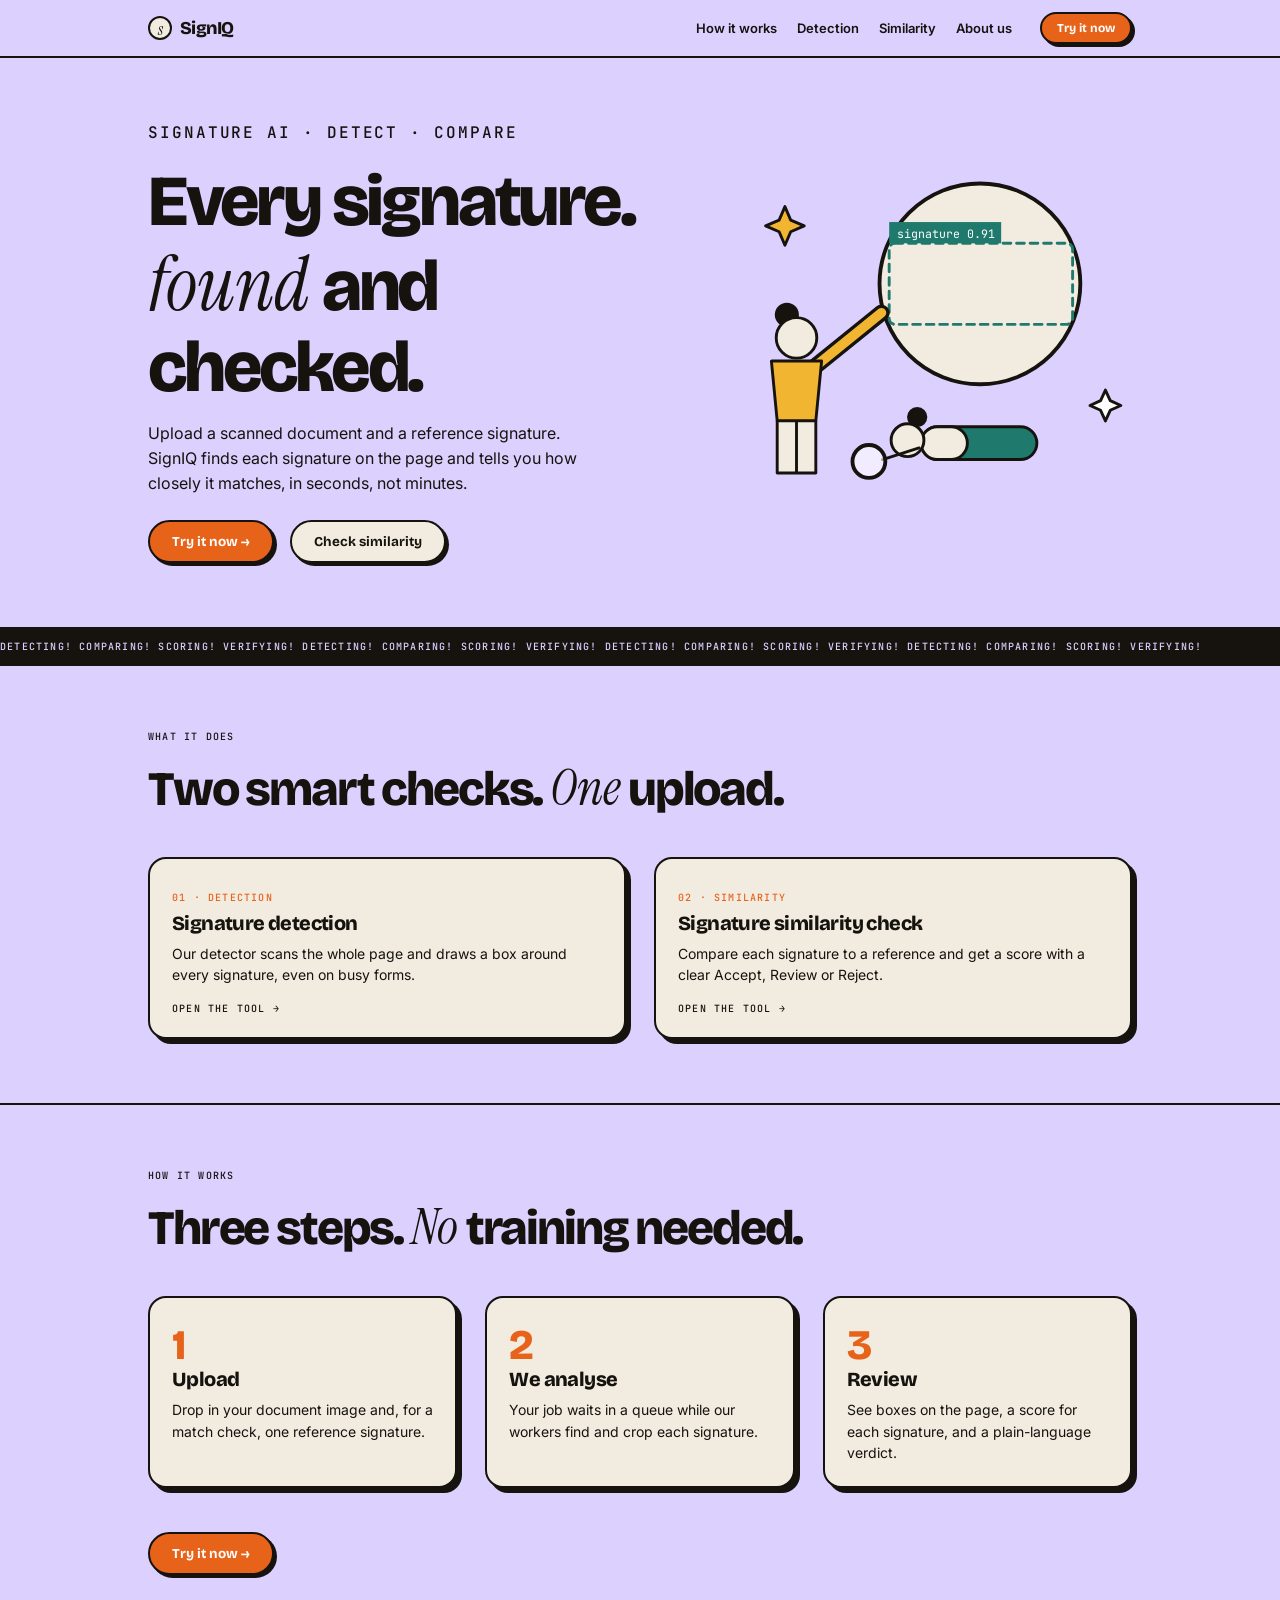
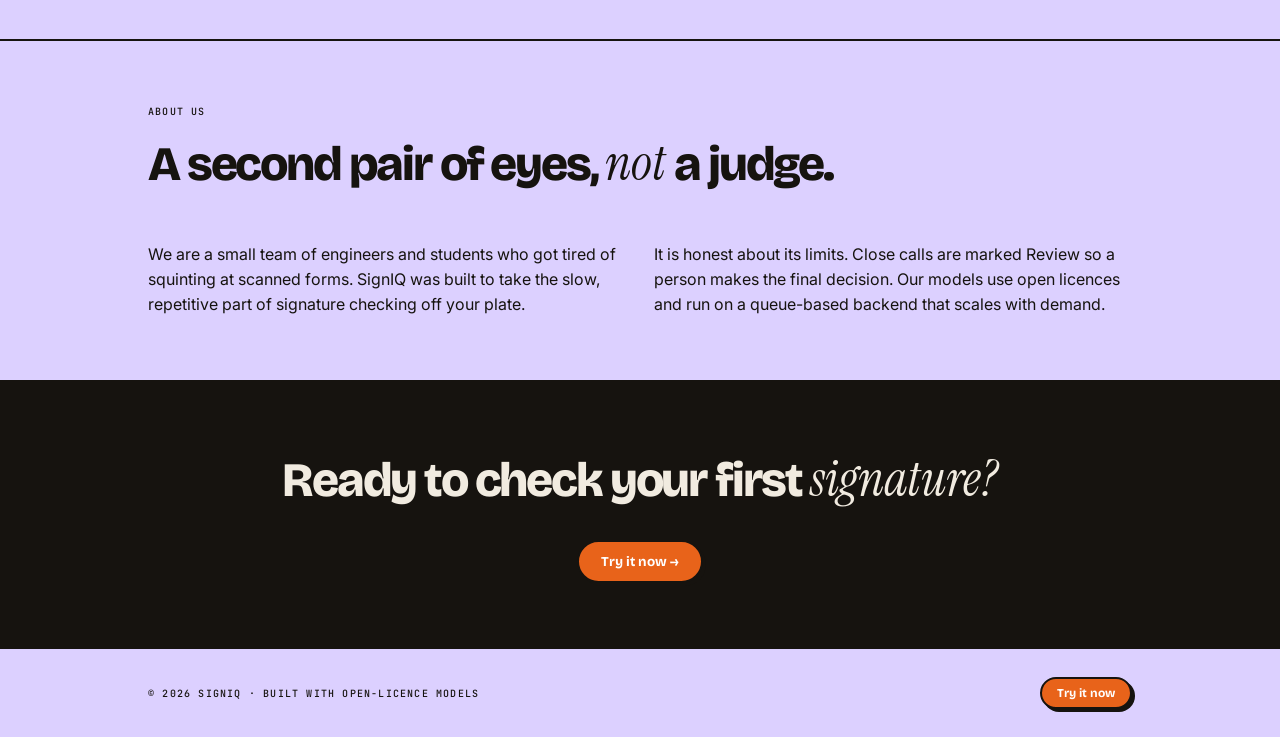
==== frontend/index.html @ ce39482f "feat: complete SignIQ signature detection and similarity verification service" ====
<!doctype html><html lang="en"><head><title>SignIQ – Find and verify signatures in seconds</title><meta charset="utf-8"><meta name="viewport" content="width=device-width,initial-scale=1"><link rel="preconnect" href="https://fonts.googleapis.com"><link href="https://fonts.googleapis.com/css2?family=Bricolage+Grotesque:wght@800&family=Inter:wght@400;600&family=Instrument+Serif:ital@1&family=JetBrains+Mono:wght@500&display=swap" rel="stylesheet"><link rel="stylesheet" href="css/style.css"></head><body><header><div class="wrap"><a class="logo" href="index.html"><i>s</i>SignIQ</a><nav><a href="index.html#how">How it works</a><a href="detect.html">Detection</a><a href="similarity.html">Similarity</a><a href="index.html#about">About us</a></nav><a class="btn sm" href="detect.html">Try it now</a><button class="burger" aria-label="Menu" aria-expanded="false"><b></b></button></div></header>
<section style="padding-top:44px"><div class="wrap hero"><div>
<p class="tag">Signature AI · Detect · Compare</p>
<h1 style="margin-top:14px">Every signature. <em>found</em> and checked.</h1>
<p>Upload a scanned document and a reference signature. SignIQ finds each signature on the page and tells you how closely it matches, in seconds, not minutes.</p>
<div class="row"><a class="btn" href="detect.html">Try it now →</a><a class="btn alt" href="similarity.html">Check similarity</a></div></div>
<svg class="art" viewBox="0 0 420 340" fill="none" stroke="#16130f" stroke-width="3" stroke-linejoin="round" stroke-linecap="round">
<circle cx="262" cy="120" r="104" fill="#f1ebe0" stroke-width="4"/>
<path class="draw" d="M180 135C195 80 212 82 206 130S232 150 250 106 282 92 276 132 310 150 346 100" stroke="#e8631a" stroke-width="6"/>
<rect class="box" x="168" y="78" width="190" height="84" rx="6" stroke="#1f7a6d"/><rect x="168" y="56" width="116" height="22" fill="#1f7a6d" stroke="none"/><text x="176" y="72" font-family="JetBrains Mono" font-size="12" fill="#fff" stroke="none">signature 0.91</text>
<path class="fl" d="M60 40l6 14 14 6-14 6-6 14-6-14-14-6 14-6z" fill="#f2b531"/><path class="fl" style="animation-delay:-2s" d="M392 230l5 11 11 5-11 5-5 11-5-11-11-5 11-5z" fill="#fff"/>
<g class="arm"><path d="M92 205L160 150" stroke-width="17"/><path d="M92 205L160 150" stroke="#f2b531" stroke-width="10"/></g>
<circle cx="62" cy="152" r="11" fill="#16130f"/><circle cx="72" cy="176" r="21" fill="#f1ebe0"/><path d="M46 200h52l-6 62H52z" fill="#f2b531"/><path d="M52 262h40v54H52zM72 262v54" fill="#f1ebe0"/>
<g transform="translate(205 268)"><rect x="-4" y="0" width="120" height="34" rx="17" fill="#1f7a6d"/><rect x="-4" y="0" width="48" height="34" rx="17" fill="#f1ebe0"/><circle cx="-18" cy="14" r="17" fill="#f1ebe0"/><circle cx="-8" cy="-10" r="9" fill="#16130f"/><path d="M-6 22L-44 34"/><circle cx="-58" cy="36" r="17" fill="#fff" fill-opacity=".6" stroke-width="4"/></g></svg></div></section>
<div class="strip mono"><div>Detecting! Comparing! Scoring! Verifying! Detecting! Comparing! Scoring! Verifying! Detecting! Comparing! Scoring! Verifying! Detecting! Comparing! Scoring! Verifying!&nbsp;</div></div>
<section><div class="wrap"><p class="tag rv">What it does</p><h2 class="rv" style="margin-top:12px">Two smart checks. <em>One</em> upload.</h2>
<div class="grid two"><a href="detect.html" class="card rv" style="text-decoration:none;color:inherit"><p class="tag" style="color:var(--org)">01 · Detection</p><h3 style="margin:10px 0">Signature detection</h3><p>Our detector scans the whole page and draws a box around every signature, even on busy forms.</p><p class="mono" style="margin-top:16px">Open the tool →</p></a>
<a href="similarity.html" class="card rv" style="text-decoration:none;color:inherit"><p class="tag" style="color:var(--org)">02 · Similarity</p><h3 style="margin:10px 0">Signature similarity check</h3><p>Compare each signature to a reference and get a score with a clear Accept, Review or Reject.</p><p class="mono" style="margin-top:16px">Open the tool →</p></a></div></div></section>
<section id="how"><div class="wrap"><p class="tag rv">How it works</p><h2 class="rv" style="margin-top:12px">Three steps. <em>No</em> training needed.</h2>
<div class="grid"><div class="card rv"><div class="num">1</div><h3>Upload</h3><p>Drop in your document image and, for a match check, one reference signature.</p></div><div class="card rv"><div class="num">2</div><h3>We analyse</h3><p>Your job waits in a queue while our workers find and crop each signature.</p></div><div class="card rv"><div class="num">3</div><h3>Review</h3><p>See boxes on the page, a score for each signature, and a plain-language verdict.</p></div></div>
<p class="rv" style="margin-top:44px"><a class="btn" href="detect.html">Try it now →</a></p></div></section>
<section id="about"><div class="wrap"><p class="tag rv">About us</p><h2 class="rv" style="margin:12px 0 28px">A second pair of eyes, <em>not</em> a judge.</h2>
<div class="grid two"><p class="rv" style="font-size:16px">We are a small team of engineers and students who got tired of squinting at scanned forms. SignIQ was built to take the slow, repetitive part of signature checking off your plate.</p><p class="rv" style="font-size:16px">It is honest about its limits. Close calls are marked Review so a person makes the final decision. Our models use open licences and run on a queue-based backend that scales with demand.</p></div></div></section>
<section class="cta"><div class="wrap"><h2>Ready to check your first <em>signature?</em></h2><a class="btn" href="detect.html">Try it now →</a></div></section><footer><div class="wrap"><span class="mono">© 2026 SignIQ · Built with open-licence models</span><a class="btn sm" href="detect.html">Try it now</a></div></footer>
<script src="js/main.js"></script></body></html>
---- frontend/css/style.css ----
:root{--lav:#dcd0ff;--ink:#16130f;--cream:#f1ebe0;--org:#e8631a;--mus:#f2b531;--teal:#1f7a6d;--r:18px}
*{box-sizing:border-box;margin:0}html{scroll-behavior:smooth;-webkit-text-size-adjust:100%}img,svg,canvas{max-width:100%}h1,h2,h3,p{overflow-wrap:anywhere}
body{background:var(--lav);color:var(--ink);font:14px/1.55 "Inter",system-ui,sans-serif;overflow-x:hidden}
h1,h2,h3{font-family:"Bricolage Grotesque",sans-serif;font-weight:800;letter-spacing:-.045em;line-height:.95}
h1{font-size:clamp(34px,5.6vw,76px)}h2{font-size:clamp(26px,3.8vw,48px)}h3{font-size:20px;letter-spacing:-.03em}
em{font:italic 400 1.05em "Instrument Serif",serif;letter-spacing:0}
.mono,.tag{font:500 10px "JetBrains Mono",monospace;text-transform:uppercase;letter-spacing:.12em}
.wrap{max-width:1040px;margin:auto;padding:0 28px}
header{position:sticky;top:0;z-index:9;background:#dcd0ffcc;backdrop-filter:blur(12px);border-bottom:2px solid var(--ink)}
header .wrap{display:flex;align-items:center;gap:28px;height:56px}
.logo{font:800 18px "Bricolage Grotesque";letter-spacing:-.04em;color:var(--ink);text-decoration:none;display:flex;gap:8px;align-items:center}
.logo i{width:24px;height:24px;border:2px solid var(--ink);border-radius:50%;display:grid;place-items:center;font:italic 17px "Instrument Serif";background:var(--cream)}
nav{margin-left:auto;display:flex;gap:20px;align-items:center}.burger{display:none}nav a{color:var(--ink);text-decoration:none;font-weight:600;font-size:13px}
.btn{display:inline-block;background:var(--org);color:#fff;font:700 13.5px "Bricolage Grotesque";padding:11px 22px;border:2px solid var(--ink);border-radius:999px;box-shadow:3px 3px 0 var(--ink);text-decoration:none;cursor:pointer;transition:.15s}
.btn:hover{transform:translate(3px,3px);box-shadow:1px 1px 0 var(--ink)}.btn.alt{background:var(--cream);color:var(--ink)}.btn.sm{padding:7px 15px;font-size:12px}
.card{background:var(--cream);border:2px solid var(--ink);border-radius:var(--r);box-shadow:5px 5px 0 var(--ink);padding:22px;transition:.25s}
.card:hover{transform:translate(-3px,-3px) rotate(-.4deg);box-shadow:8px 8px 0 var(--ink)}
section{padding:64px 0;border-bottom:2px solid var(--ink)}section .wrap{padding-top:0}
.hero{display:grid;grid-template-columns:1.15fr .85fr;gap:30px;align-items:center}
.hero p{font-size:16px;max-width:460px;margin:20px 0 24px}.row{display:flex;gap:16px;flex-wrap:wrap}
.art{width:100%;overflow:visible}.draw{stroke-dasharray:700;stroke-dashoffset:700;animation:draw 3.2s ease-in-out infinite}
@keyframes draw{0%{stroke-dashoffset:700}55%,100%{stroke-dashoffset:0}}
.box{stroke-dasharray:8 6;animation:dash 1s linear infinite}@keyframes dash{to{stroke-dashoffset:-14}}
.fl{animation:fl 4s ease-in-out infinite;transform-box:fill-box;transform-origin:center}@keyframes fl{50%{transform:translateY(-12px) rotate(20deg)}}
.arm{animation:pt 2.4s ease-in-out infinite;transform-origin:92px 205px}@keyframes pt{50%{transform:rotate(-7deg)}}
.strip{background:var(--ink);color:var(--lav);overflow:hidden;white-space:nowrap;padding:11px 0;border-bottom:2px solid var(--ink)}
.strip div{display:inline-block;animation:mq 22s linear infinite}@keyframes mq{to{transform:translateX(-50%)}}
.grid{display:grid;grid-template-columns:repeat(3,1fr);gap:28px;margin-top:36px}.grid .num{font:800 42px "Bricolage Grotesque";color:var(--org)}
.grid p{margin-top:10px}.two{grid-template-columns:repeat(2,1fr)}
.cta{background:var(--ink);color:var(--cream);text-align:center}.cta h2{margin-bottom:28px}
footer{padding:28px 0}footer .wrap{display:flex;justify-content:space-between;align-items:center;gap:20px;flex-wrap:wrap}
.rv{opacity:0;transform:translateY(34px);transition:1s cubic-bezier(.2,.8,.2,1)}.rv.in{opacity:1;transform:none}
.tool{padding:44px 0}.tool h1{font-size:clamp(30px,4.4vw,56px);margin:12px 0 14px}
.drops{display:grid;grid-template-columns:repeat(auto-fit,minmax(240px,1fr));gap:18px;margin:26px 0}
.drop{position:relative;display:grid;place-items:center;text-align:center;min-height:130px;border:2px dashed var(--ink);border-radius:var(--r);background:var(--cream);cursor:pointer;padding:20px;transition:.2s}
.drop.over,.drop:hover{background:#fff;transform:scale(1.015)}.drop.has{border-style:solid;background:#fff}.drop input{display:none}
.drop-remove{position:absolute;top:10px;right:10px;width:28px;height:28px;border-radius:50%;background:var(--cream);border:2px solid var(--ink);display:none;place-items:center;cursor:pointer;font:800 13px monospace;box-shadow:2px 2px 0 var(--ink);transition:.15s;z-index:2}
.drop.has .drop-remove{display:grid}
.drop-remove:hover{background:#d63031;color:#fff;transform:translate(1px,1px);box-shadow:1px 1px 0 var(--ink)}
.drop-content{display:flex;flex-direction:column;align-items:center;justify-content:center;width:100%}
.drop-preview{display:none;max-width:140px;max-height:95px;object-fit:contain;border:2px solid var(--ink);border-radius:8px;margin:8px auto;background:#fff;box-shadow:2px 2px 0 var(--ink)}
.drop.has .drop-preview{display:block}
.drop-badge{display:none;background:#e8f8f5;color:var(--teal);border:2px solid var(--ink);border-radius:99px;padding:3px 12px;font:800 11px "JetBrains Mono";margin-bottom:6px;box-shadow:2px 2px 0 var(--ink);text-transform:uppercase}
.drop.has .drop-badge{display:inline-block}
.drop b{font:800 16px "Bricolage Grotesque"}.drop span{display:block;font-size:12px;margin-top:5px;opacity:.7;word-break:break-all}
.drop.has span{opacity:1;font-weight:600;color:var(--ink);background:var(--cream);padding:3px 10px;border:1.5px solid var(--ink);border-radius:6px;margin-top:6px}
#status{margin:24px 0;display:none;align-items:center;gap:14px;background:#fff;border:2px solid var(--ink);border-radius:var(--r);padding:14px 22px;box-shadow:4px 4px 0 var(--ink);font:800 16px "Bricolage Grotesque";color:var(--ink)}
#status.active{display:inline-flex}
#status.error{display:inline-flex;background:#fdedec;border-color:#d63031;color:#d63031}
.status-spinner{width:22px;height:22px;border:3.5px solid var(--lav);border-top-color:var(--org);border-radius:50%;animation:spin .75s linear infinite;display:inline-block;flex-shrink:0}
@keyframes spin{to{transform:rotate(360deg)}}
#out{display:none;margin-top:34px}
.results-toolbar{grid-column:1 / -1;display:flex;justify-content:space-between;align-items:center;padding:12px 18px;background:var(--cream);border:2px solid var(--ink);border-radius:var(--r);box-shadow:4px 4px 0 var(--ink);margin-bottom:8px}
.toolbar-title{font:800 18px "Bricolage Grotesque";display:flex;align-items:center;gap:8px}
.toolbar-actions{display:flex;align-items:center;gap:12px}
.btn-cross{width:42px;height:42px;border-radius:50%;background:var(--cream);border:2px solid var(--ink);box-shadow:3px 3px 0 var(--ink);display:grid;place-items:center;font:800 16px "Bricolage Grotesque",monospace;cursor:pointer;transition:.15s;color:var(--ink)}
.btn-cross:hover{background:#d63031;color:#fff;transform:translate(2px,2px);box-shadow:1px 1px 0 var(--ink)}
.similarity-out{display:none;max-width:820px;margin:34px auto 0;width:100%}
.similarity-results{display:flex;flex-direction:column;gap:18px}
.out-grid{display:grid;grid-template-columns:1fr 1.05fr;gap:24px;align-items:start}
.doc-panel{background:var(--cream);border:2px solid var(--ink);border-radius:var(--r);box-shadow:5px 5px 0 var(--ink);padding:16px;position:sticky;top:76px}
.doc-panel-header{display:flex;justify-content:space-between;align-items:center;margin-bottom:12px;padding-bottom:8px;border-bottom:2px solid var(--ink)}
.doc-panel-title{font:800 14px "Bricolage Grotesque";text-transform:uppercase;letter-spacing:-.02em}
.canvas-wrap{width:100%;max-height:560px;overflow:auto;border:2px solid var(--ink);border-radius:12px;background:#fff;display:flex;justify-content:center;align-items:center;padding:4px}
.canvas-wrap canvas{width:100%;height:auto;max-height:540px;object-fit:contain;display:block;border-radius:8px}
.results-panel{display:flex;flex-direction:column;gap:18px}
.summary-box{background:var(--cream);border:2px solid var(--ink);border-radius:var(--r);box-shadow:4px 4px 0 var(--ink);padding:16px 20px}
.summary-box.found{background:#e8f8f5;border-color:var(--teal)}
.summary-box.empty{background:#fdedec;border-color:#d63031}
.summary-title{font:800 16px "Bricolage Grotesque";display:flex;align-items:center;gap:8px;margin-bottom:4px}
.summary-desc{font-size:12.5px;opacity:.85;line-height:1.45}
.res{display:flex;flex-direction:column;gap:16px;margin-top:0}
.res .card{display:grid;grid-template-columns:140px 1fr;gap:16px;align-items:center;padding:16px}
.res .card-thumb{display:flex;flex-direction:column;align-items:center}
.res .card-thumb img{width:100%;max-height:130px;object-fit:contain;border:2px solid var(--ink);border-radius:10px;background:#fff;box-shadow:2px 2px 0 var(--ink)}
.res .card-thumb .mono{font:800 11px "JetBrains Mono";text-transform:uppercase;margin-top:8px;letter-spacing:.04em}
.res .card-details{display:flex;flex-direction:column;justify-content:center}
.res .similarity-compare-card{display:flex;flex-direction:column;gap:16px;padding:20px}
.compare-pair{display:grid;grid-template-columns:1fr auto 1fr;gap:12px;align-items:center;width:100%}
.compare-box{background:#fff;border:2px solid var(--ink);border-radius:12px;padding:12px 10px;display:flex;flex-direction:column;align-items:center;box-shadow:2px 2px 0 var(--ink)}
.compare-tag{font:800 11px "JetBrains Mono";padding:3px 10px;border:1.5px solid var(--ink);border-radius:6px;margin-bottom:8px;text-transform:uppercase}
.doc-tag{background:var(--lav)}
.ref-tag{background:var(--cream)}
.compare-img-wrap{width:100%;height:115px;display:flex;align-items:center;justify-content:center;background:#fafafa;border-radius:8px;border:1px dashed #ccc;overflow:hidden;margin-bottom:8px}
.compare-img-wrap img{max-width:100%;max-height:100%;object-fit:contain;border:none!important}
.compare-sub{font:600 10.5px "JetBrains Mono";opacity:.75;text-transform:uppercase}
.compare-vs{font:800 13px "Bricolage Grotesque";background:var(--ink);color:#fff;width:32px;height:32px;border-radius:50%;display:grid;place-items:center;flex-shrink:0}
.compare-results{width:100%;padding-top:14px;border-top:2px dashed var(--ink)}
.bar-labels{display:flex;justify-content:space-between;font:600 10px "JetBrains Mono";opacity:.65;margin-top:4px;margin-bottom:12px}
.bar{height:12px;border:2px solid var(--ink);border-radius:9px;margin:8px 0;overflow:hidden;background:#fff}.bar i{display:block;height:100%;background:var(--teal);transition:1.2s}
.chip{display:inline-block;padding:5px 14px;border:2px solid var(--ink);border-radius:99px;font:800 12px "JetBrains Mono";letter-spacing:.05em}
.chip.SIMILAR,.chip.ACCEPT{background:var(--teal);color:#fff}.chip.NOT_SIMILAR,.chip.REJECT{background:#d63031;color:#fff}.chip.REVIEW{background:var(--mus);color:var(--ink)}
.verdict-banner{margin-top:12px;padding:14px;border:2px solid var(--ink);border-radius:12px;box-shadow:3px 3px 0 var(--ink);text-align:left}
.verdict-banner.SIMILAR,.verdict-banner.ACCEPT{background:#e8f8f5;border-color:var(--teal)}.verdict-banner.NOT_SIMILAR,.verdict-banner.REJECT{background:#fdedec;border-color:#d63031}.verdict-banner.REVIEW{background:#fef9e7;border-color:var(--ink)}
.verdict-title{font:800 16px "Bricolage Grotesque";display:flex;align-items:center;gap:6px;text-transform:uppercase}
.verdict-desc{font-size:12.5px;margin-top:4px;opacity:.9;line-height:1.4}
.verdict-metric{display:flex;align-items:baseline;justify-content:space-between;margin-top:10px}
.bar.SIMILAR i,.bar.ACCEPT i{background:var(--teal)}.bar.NOT_SIMILAR i,.bar.REJECT i{background:#d63031}.bar.REVIEW i{background:var(--mus)}

@media(max-width:860px){.out-grid{grid-template-columns:1fr;gap:20px}.doc-panel{position:static}.res .card{grid-template-columns:1fr}}
@media(max-width:1000px){.hero{grid-template-columns:1fr;gap:10px}.art{max-width:440px;margin:0 auto}.grid{grid-template-columns:repeat(2,1fr)}}
@media(max-width:760px){
.wrap{padding:0 18px}section{padding:46px 0}.grid,.two{grid-template-columns:1fr;gap:20px;margin-top:28px}
header .wrap{height:54px;gap:10px}.logo{font-size:17px}
.burger{display:grid;place-items:center;width:38px;height:38px;margin-left:6px;background:var(--cream);border:2px solid var(--ink);border-radius:10px;cursor:pointer;box-shadow:2px 2px 0 var(--ink)}
.burger b,.burger b:before{content:"";display:block;width:16px;height:2px;background:var(--ink);transition:.2s}.burger b:before{transform:translateY(5px)}
.burger[aria-expanded=true] b{transform:rotate(45deg)}.burger[aria-expanded=true] b:before{transform:rotate(-90deg)}
header .btn.sm{margin-left:auto}
nav{display:none;position:absolute;top:100%;left:0;right:0;margin:0;flex-direction:column;align-items:stretch;gap:0;background:var(--cream);border-bottom:2px solid var(--ink)}
nav.open{display:flex}nav a{padding:15px 18px;font-size:15px;border-top:2px solid var(--ink)}
.hero p{font-size:15px}.row{gap:12px}.row .btn{flex:1;text-align:center;padding:13px 16px}
.card{padding:18px;box-shadow:4px 4px 0 var(--ink)}.tool{padding:30px 0}.drops{grid-template-columns:1fr}.drop{min-height:110px}
.res{grid-template-columns:1fr}#run{width:100%;text-align:center}
footer .wrap{flex-direction:column;text-align:center}.strip{padding:9px 0}
}
@media(max-width:380px){header .btn.sm{padding:6px 11px}.logo i{display:none}}
@media(hover:none){.card:hover{transform:none;box-shadow:5px 5px 0 var(--ink)}.btn:hover{transform:none;box-shadow:3px 3px 0 var(--ink)}.drop:hover{transform:none}}
@media(prefers-reduced-motion:reduce){*{animation:none!important;transition:none!important}.rv{opacity:1;transform:none}.draw{stroke-dashoffset:0}}
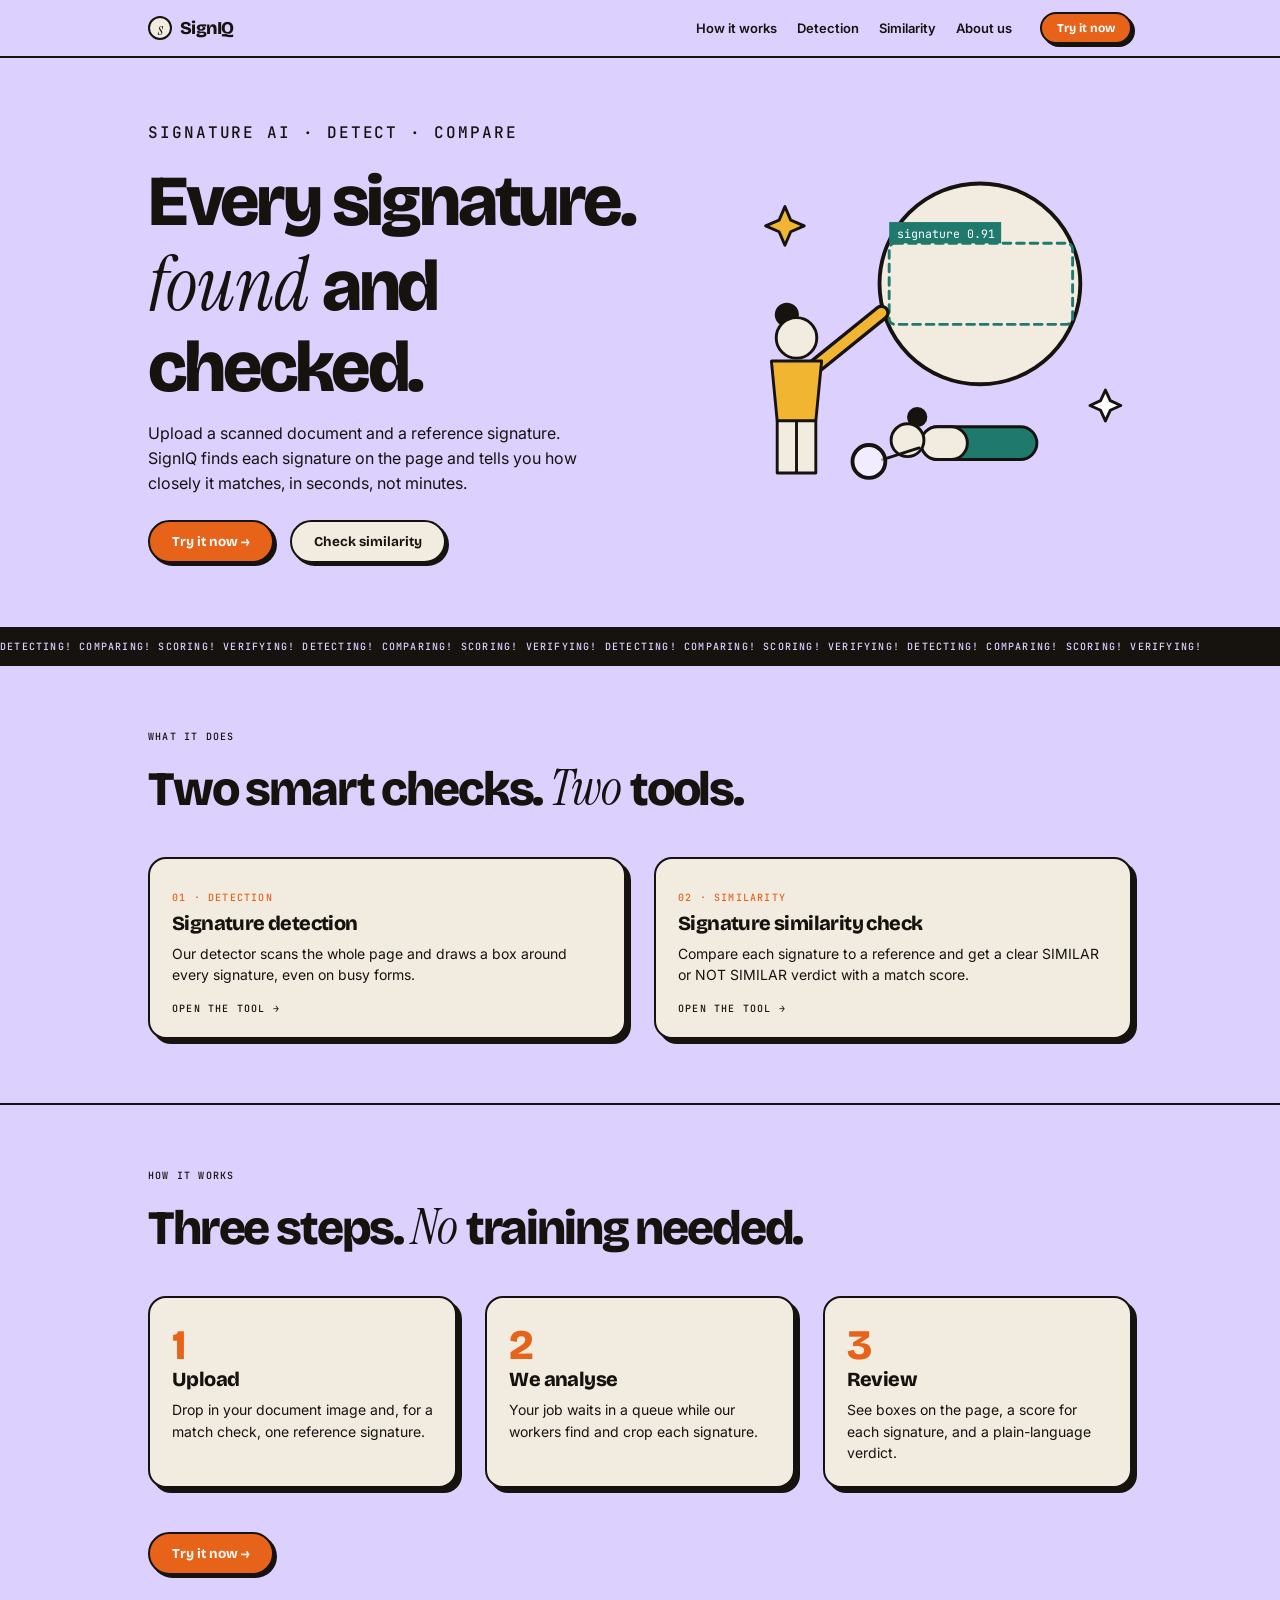
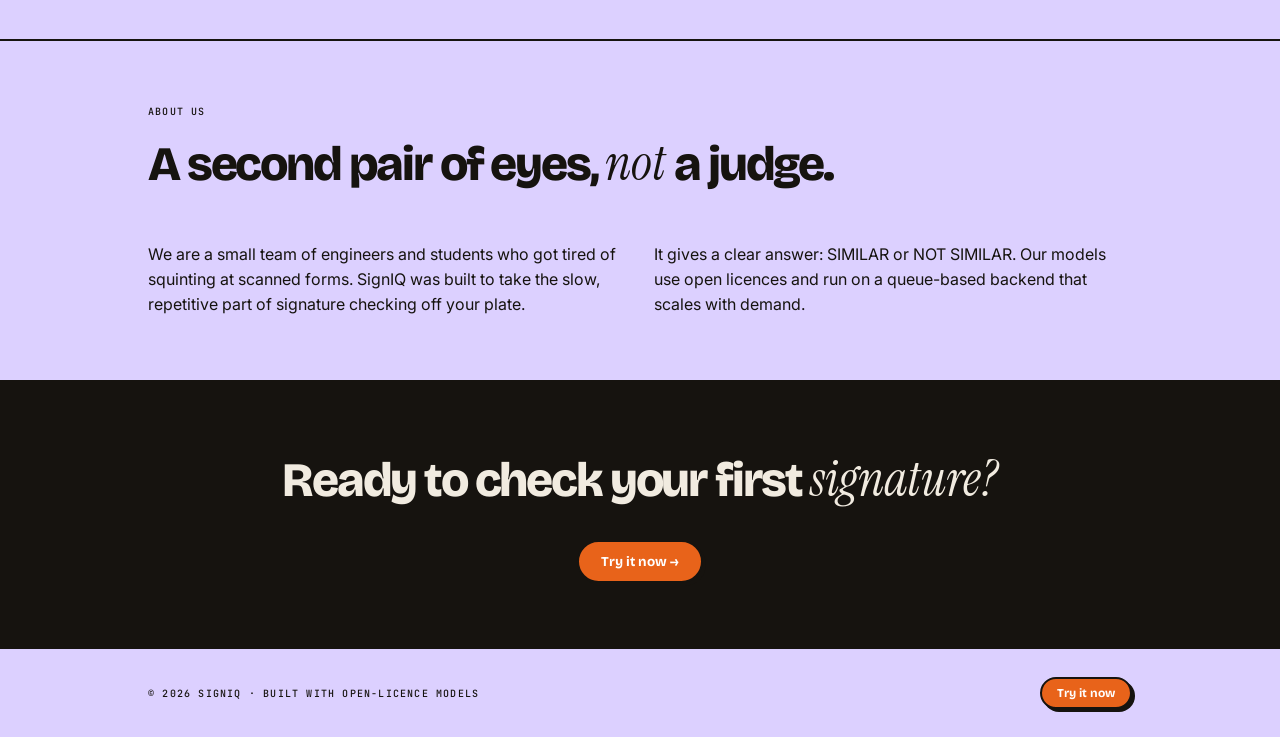
==== commit 87bc1d9f: "fix: update index.html copy — two tools, correct verdicts, remove stale Review label" ====
--- a/frontend/index.html
+++ b/frontend/index.html
@@ -13,13 +13,13 @@
 <circle cx="62" cy="152" r="11" fill="#16130f"/><circle cx="72" cy="176" r="21" fill="#f1ebe0"/><path d="M46 200h52l-6 62H52z" fill="#f2b531"/><path d="M52 262h40v54H52zM72 262v54" fill="#f1ebe0"/>
 <g transform="translate(205 268)"><rect x="-4" y="0" width="120" height="34" rx="17" fill="#1f7a6d"/><rect x="-4" y="0" width="48" height="34" rx="17" fill="#f1ebe0"/><circle cx="-18" cy="14" r="17" fill="#f1ebe0"/><circle cx="-8" cy="-10" r="9" fill="#16130f"/><path d="M-6 22L-44 34"/><circle cx="-58" cy="36" r="17" fill="#fff" fill-opacity=".6" stroke-width="4"/></g></svg></div></section>
 <div class="strip mono"><div>Detecting! Comparing! Scoring! Verifying! Detecting! Comparing! Scoring! Verifying! Detecting! Comparing! Scoring! Verifying! Detecting! Comparing! Scoring! Verifying!&nbsp;</div></div>
-<section><div class="wrap"><p class="tag rv">What it does</p><h2 class="rv" style="margin-top:12px">Two smart checks. <em>One</em> upload.</h2>
+<section><div class="wrap"><p class="tag rv">What it does</p><h2 class="rv" style="margin-top:12px">Two smart checks. <em>Two</em> tools.</h2>
 <div class="grid two"><a href="detect.html" class="card rv" style="text-decoration:none;color:inherit"><p class="tag" style="color:var(--org)">01 · Detection</p><h3 style="margin:10px 0">Signature detection</h3><p>Our detector scans the whole page and draws a box around every signature, even on busy forms.</p><p class="mono" style="margin-top:16px">Open the tool →</p></a>
-<a href="similarity.html" class="card rv" style="text-decoration:none;color:inherit"><p class="tag" style="color:var(--org)">02 · Similarity</p><h3 style="margin:10px 0">Signature similarity check</h3><p>Compare each signature to a reference and get a score with a clear Accept, Review or Reject.</p><p class="mono" style="margin-top:16px">Open the tool →</p></a></div></div></section>
+<a href="similarity.html" class="card rv" style="text-decoration:none;color:inherit"><p class="tag" style="color:var(--org)">02 · Similarity</p><h3 style="margin:10px 0">Signature similarity check</h3><p>Compare each signature to a reference and get a clear SIMILAR or NOT SIMILAR verdict with a match score.</p><p class="mono" style="margin-top:16px">Open the tool →</p></a></div></div></section>
 <section id="how"><div class="wrap"><p class="tag rv">How it works</p><h2 class="rv" style="margin-top:12px">Three steps. <em>No</em> training needed.</h2>
 <div class="grid"><div class="card rv"><div class="num">1</div><h3>Upload</h3><p>Drop in your document image and, for a match check, one reference signature.</p></div><div class="card rv"><div class="num">2</div><h3>We analyse</h3><p>Your job waits in a queue while our workers find and crop each signature.</p></div><div class="card rv"><div class="num">3</div><h3>Review</h3><p>See boxes on the page, a score for each signature, and a plain-language verdict.</p></div></div>
 <p class="rv" style="margin-top:44px"><a class="btn" href="detect.html">Try it now →</a></p></div></section>
 <section id="about"><div class="wrap"><p class="tag rv">About us</p><h2 class="rv" style="margin:12px 0 28px">A second pair of eyes, <em>not</em> a judge.</h2>
-<div class="grid two"><p class="rv" style="font-size:16px">We are a small team of engineers and students who got tired of squinting at scanned forms. SignIQ was built to take the slow, repetitive part of signature checking off your plate.</p><p class="rv" style="font-size:16px">It is honest about its limits. Close calls are marked Review so a person makes the final decision. Our models use open licences and run on a queue-based backend that scales with demand.</p></div></div></section>
+<div class="grid two"><p class="rv" style="font-size:16px">We are a small team of engineers and students who got tired of squinting at scanned forms. SignIQ was built to take the slow, repetitive part of signature checking off your plate.</p><p class="rv" style="font-size:16px">It gives a clear answer: SIMILAR or NOT SIMILAR. Our models use open licences and run on a queue-based backend that scales with demand.</p></div></div></section>
 <section class="cta"><div class="wrap"><h2>Ready to check your first <em>signature?</em></h2><a class="btn" href="detect.html">Try it now →</a></div></section><footer><div class="wrap"><span class="mono">© 2026 SignIQ · Built with open-licence models</span><a class="btn sm" href="detect.html">Try it now</a></div></footer>
 <script src="js/main.js"></script></body></html>
